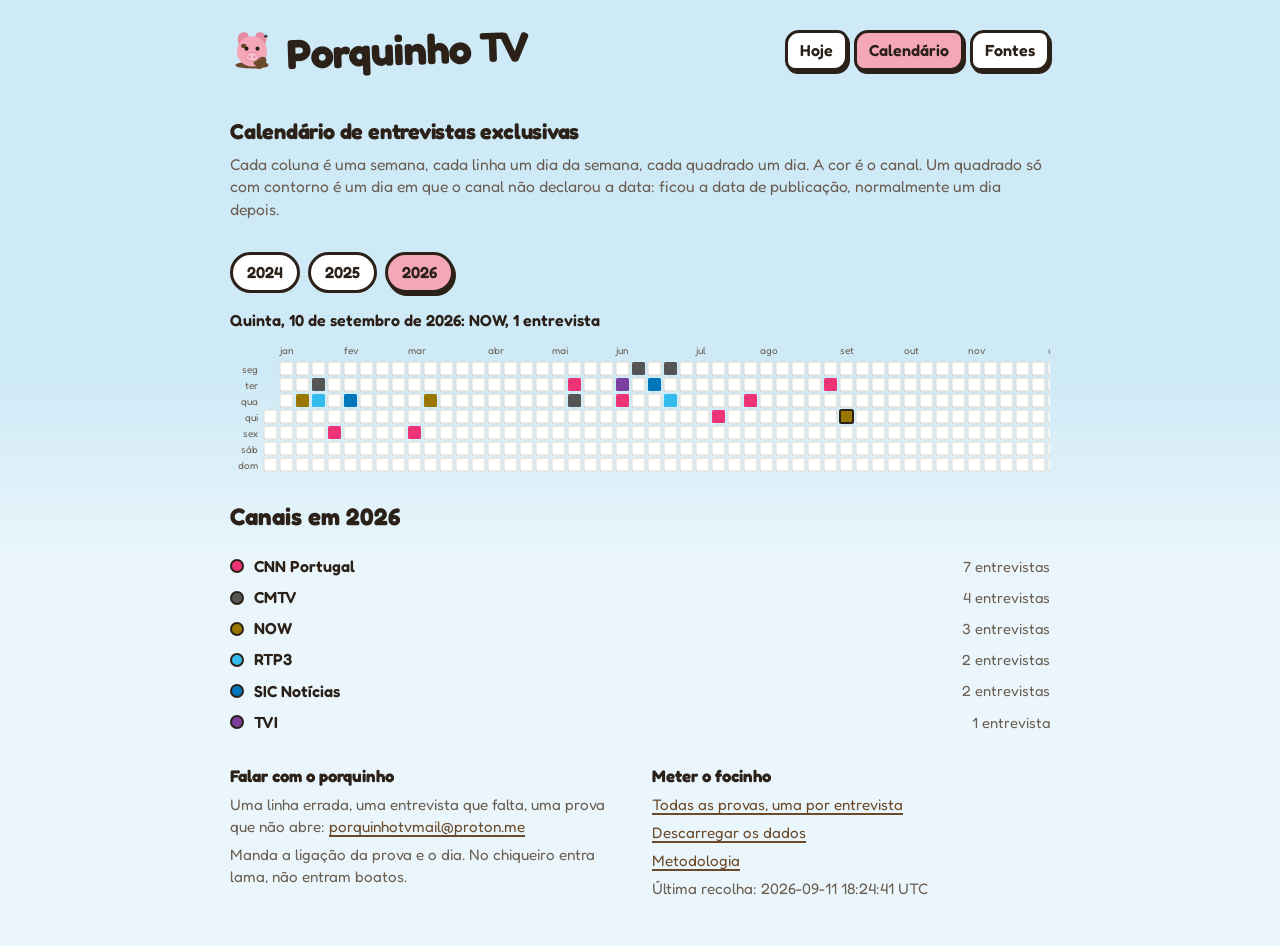
==== docs/calendario.html @ a9567d88 "duas leituras do autor, e o rodape mais curto RODAPE. Sai a seccao "O que o porquinho conta" das tre" ====
<!doctype html>
<html lang="pt-PT">
<head>
<meta charset="utf-8">
<meta name="viewport" content="width=device-width, initial-scale=1">
<title>Calendário, Porquinho TV</title>
<meta name="robots" content="index, follow">
<link rel="icon" href="favicon.svg" type="image/svg+xml">
<link rel="stylesheet" href="estilo.css">
</head>
<body>
<header class="topo">
  <a class="marca" href="index.html" aria-label="Porquinho TV, início">
    <img src="favicon.svg" alt="" width="44" height="44">
    <h1>Porquinho TV</h1>
  </a>
  <nav class="menu" aria-label="Páginas">
    <a href="index.html">Hoje</a>
    <a href="calendario.html" aria-current="page">Calendário</a>
    <a href="fontes.html">Fontes</a>
  </nav>
</header>
<main id="painel">
  <section>
    <h2>Calendário de entrevistas exclusivas</h2>
    <p class="legenda-secao">Cada coluna é uma semana, cada linha um dia da semana, cada quadrado um dia. A cor é o canal. Um quadrado só com contorno é um dia em que o canal não declarou a data: ficou a data de publicação, normalmente um dia depois.</p>
  </section>
  <div id="conteudo"><p class="legenda-secao">A carregar os dados.</p></div>
</main>
<footer class="rodape">
  <div>
    <h2>Falar com o porquinho</h2>
    <p>Uma linha errada, uma entrevista que falta, uma prova que não abre: <a href="mailto:porquinhotvmail@proton.me?subject=Porquinho%20TV">porquinhotvmail@proton.me</a></p>
    <p>Manda a ligação da prova e o dia. No chiqueiro entra lama, não entram boatos.</p>
  </div>
  <div>
    <h2>Meter o focinho</h2>
    <p><a href="fontes.html">Todas as provas, uma por entrevista</a></p>
    <p><a href="dados/entrevistas.json" download>Descarregar os dados</a></p>
    <p><a href="metodologia.html">Metodologia</a></p>
    <p id="gerado"></p>
  </div>
</footer>
<script src="logica.js"></script>
<script src="comum.js"></script>
<script src="calendario.js"></script>
</body>
</html>
---- docs/estilo.css ----
/* Porquinho TV. Um livro infantil a fazer de painel de estatistica.
   Zero pedidos a terceiros: a fonte e servida daqui (docs/tipos, licenca
   OFL ao lado), o resto e do sistema. */

@font-face {
  font-family: "Fredoka";
  src: url("tipos/fredoka-var.woff2") format("woff2");
  font-weight: 300 700;
  font-stretch: 75% 125%;
  font-display: swap;
}

:root {
  --rosa: #F4A7B9;
  --rosa-escuro: #E38AA3;
  --focinho: #F9C4D0;
  --lama: #6B4A2B;
  --lama-clara: #9C6B3F;
  --ceu: #CFEAF7;
  --ceu-claro: #EAF6FB;
  --erva: #7CB85C;
  --erva-escura: #5E9A45;
  --tinta: #2B2118;
  --tinta-suave: #6B5E52;
  --branco: #FFFFFF;
  --papel: #FFFDF7;
  --linha: #E3D9C6;

  /* Uma cor fixa por canal, pelo id da configuracao. Paleta escolhida
     para se distinguir sem depender de vermelho contra verde. */
  --canal-rtp1: #CC3311;
  --canal-rtp2: #009988;
  --canal-sic: #EE7733;
  --canal-tvi: #7B3FA0;
  --canal-sic-noticias: #0077BB;
  --canal-rtp3: #33BBEE;
  --canal-cnn-portugal: #EE3377;
  --canal-now: #997700;
  --canal-cmtv: #555555;
  --canal-outro: #BBBBBB;

  --fonte: "Fredoka", ui-rounded, "Trebuchet MS", Verdana, system-ui, sans-serif;
  --fly-speed: 4s;
}

* { box-sizing: border-box; }

html { background: var(--ceu-claro); }

body {
  margin: 0;
  font-family: var(--fonte);
  font-weight: 400;
  color: var(--tinta);
  line-height: 1.45;
  background: linear-gradient(var(--ceu) 0, var(--ceu) 380px, var(--ceu-claro) 560px);
  min-height: 100vh;
}

a { color: var(--lama); text-decoration-thickness: 2px; text-underline-offset: 3px; }
a:hover { color: var(--tinta); }

.topo, .palco, main, .rodape { max-width: 860px; margin: 0 auto; padding: 0 20px; }

/* ---- topo ---------------------------------------------------------- */

.topo {
  display: flex;
  align-items: center;
  justify-content: space-between;
  gap: 16px;
  padding-top: 20px;
  padding-bottom: 10px;
  flex-wrap: wrap;
}

.marca { display: flex; align-items: center; gap: 12px; text-decoration: none; color: var(--tinta); }
.marca svg { width: 44px; height: 44px; }
.marca h1, .topo h1 {
  margin: 0;
  font-size: clamp(1.8rem, 5vw, 2.6rem);
  font-weight: 700;
  letter-spacing: -0.02em;
  transform: rotate(-2deg);
  display: inline-block;
}

.menu { display: flex; gap: 6px; flex-wrap: wrap; }
.menu a {
  background: var(--branco);
  border: 3px solid var(--tinta);
  border-radius: 14px 10px 14px 10px;
  padding: 6px 12px;
  text-decoration: none;
  color: var(--tinta);
  font-weight: 600;
  box-shadow: 2px 3px 0 var(--tinta);
}
.menu a[aria-current="page"] { background: var(--rosa); }


/* ---- palco do porquinho -------------------------------------------- */

.palco { padding-top: 6px; }

.chiqueiro {
  position: relative;
  background: linear-gradient(transparent 0, transparent 72%, var(--erva) 72%, var(--erva) 100%);
  border-radius: 28px 34px 30px 26px;
  padding: 8px 8px 0;
  overflow: hidden;
}
.chiqueiro::after {
  content: "";
  position: absolute; left: 0; right: 0; bottom: 0; height: 10px;
  background: var(--erva-escura);
}
svg.porco { display: block; width: 100%; max-width: 560px; margin: 0 auto; height: auto; cursor: pointer; user-select: none; }
svg.porco:focus-visible { outline: 4px solid var(--lama); outline-offset: 4px; border-radius: 20px; }

.estado {
  background: var(--branco);
  border: 3px solid var(--tinta);
  border-radius: 22px 18px 24px 20px;
  padding: 18px 22px;
  margin-top: -18px;
  position: relative;
  box-shadow: 4px 5px 0 var(--tinta);
}
.estado .dias { margin: 0 0 6px; font-size: clamp(1.5rem, 4.6vw, 2.2rem); line-height: 1.15; font-weight: 600; }
.estado .dias b { color: var(--lama); font-weight: 700; }
.estado .frase { margin: 0; font-size: 1.05rem; }

/* ---- conteudo ------------------------------------------------------ */

main { padding-top: 26px; padding-bottom: 20px; }

section { margin: 0 0 30px; }
section h2 { margin: 0 0 6px; font-size: 1.35rem; font-weight: 700; letter-spacing: -0.01em; }
.legenda-secao { margin: 0 0 12px; color: var(--tinta-suave); font-size: 0.98rem; }

.seletor { display: flex; gap: 8px; flex-wrap: wrap; margin: 0 0 16px; }
.seletor button {
  font: inherit; font-weight: 600;
  background: var(--branco);
  border: 3px solid var(--tinta);
  border-radius: 999px;
  padding: 6px 14px;
  cursor: pointer;
  color: var(--tinta);
}
.seletor button[aria-selected="true"] { background: var(--rosa); box-shadow: 2px 3px 0 var(--tinta); }
.seletor button:focus-visible { outline: 3px solid var(--lama); outline-offset: 2px; }

.cartao {
  background: var(--papel);
  border: 3px solid var(--tinta);
  border-radius: 20px 24px 18px 22px;
  padding: 18px 22px;
  box-shadow: 4px 5px 0 var(--tinta);
}

.numero-grande { margin: 0; font-size: clamp(2rem, 7vw, 3.4rem); font-weight: 700; line-height: 1.05; color: var(--lama); }
.numero-grande small { display: block; font-size: 0.42em; color: var(--tinta); font-weight: 600; margin-top: 4px; }
.comparacao { margin: 12px 0 0; font-size: 1.08rem; }

/* barra empilhada das quotas */
.empilhada { display: flex; height: 26px; border: 3px solid var(--tinta); border-radius: 999px; overflow: hidden; background: var(--branco); margin: 6px 0 12px; }
.empilhada span { display: block; height: 100%; min-width: 2px; }

.canais { list-style: none; margin: 0; padding: 0; display: grid; gap: 8px; }
.canais li { display: grid; grid-template-columns: 14px 120px 1fr auto; gap: 10px; align-items: center; }
.canais .ponto { width: 14px; height: 14px; border-radius: 50%; border: 2px solid var(--tinta); }
.canais .nome { font-weight: 600; }
.canais .pista { height: 14px; background: var(--branco); border: 2px solid var(--tinta); border-radius: 999px; overflow: hidden; }
.canais .pista span { display: block; height: 100%; }
.canais .valor { font-size: 0.92rem; color: var(--tinta-suave); white-space: nowrap; }
.canais .zero .valor { font-style: italic; }
@media (max-width: 560px) {
  .canais li { grid-template-columns: 14px 1fr auto; }
  .canais .pista { grid-column: 1 / -1; }
}

/* grafico de evolucao */
.grafico { width: 100%; height: auto; display: block; }
.grafico .barra { fill: var(--lama-clara); transition: fill 0.15s; }
.grafico g.coluna:hover .barra, .grafico g.coluna:focus .barra, .grafico g.coluna.ativa .barra { fill: var(--lama); }
.grafico g.coluna { cursor: pointer; outline: none; }
.grafico .eixo { fill: var(--tinta-suave); font-size: 12px; font-family: var(--fonte); }
.grafico .base { stroke: var(--tinta); stroke-width: 2; }
.leitura { margin: 0 0 8px; min-height: 1.4em; font-weight: 600; }

.recordes { display: grid; grid-template-columns: repeat(auto-fit, minmax(220px, 1fr)); gap: 14px; }
.recordes .cartao { padding: 14px 18px; }
.recordes h3 { margin: 0 0 4px; font-size: 1rem; color: var(--tinta-suave); font-weight: 600; }
.recordes p { margin: 0; font-size: 1.6rem; font-weight: 700; color: var(--lama); line-height: 1.1; }
.recordes small { display: block; font-size: 0.9rem; color: var(--tinta-suave); font-weight: 400; margin-top: 4px; }

.vazio { text-align: center; padding: 30px 20px; }
.vazio h2 { margin: 0 0 8px; }

/* ---- rodape -------------------------------------------------------- */

.rodape { padding-top: 10px; padding-bottom: 40px; display: grid; grid-template-columns: repeat(auto-fit, minmax(240px, 1fr)); gap: 24px; color: var(--tinta-suave); font-size: 0.95rem; }
.rodape h2 { font-size: 1.05rem; margin: 0 0 6px; color: var(--tinta); }
.rodape p { margin: 0 0 6px; }

/* ---- calendario ---------------------------------------------------- */

.cal-holder { overflow-x: auto; padding-bottom: 6px; }
.cal { display: block; }
.cal-eixo { fill: var(--tinta-suave); font-size: 10px; font-family: var(--fonte); }
.cal-vazio { fill: var(--branco); stroke: var(--linha); stroke-width: 1; }
.cal-dia { cursor: pointer; outline: none; }
.cal-dia.ativa rect, .cal-dia:focus rect, .cal-dia:hover rect { stroke: var(--tinta); stroke-width: 2; }
.cal-nao-declarada { stroke-width: 2.5; }

/* ---- pagina de texto e fontes -------------------------------------- */

.pagina-texto body, .pagina-texto { background: var(--ceu-claro); }
.texto { max-width: 720px; }
.texto h2 { margin-top: 2rem; font-size: 1.3rem; }
.texto h2:first-child { margin-top: 0.6rem; }
.texto h3 { margin-top: 1.4rem; font-size: 1.05rem; }
.texto p, .texto li { color: var(--tinta); }
.texto code { background: var(--branco); padding: 0.1em 0.35em; border-radius: 6px; font-size: 0.92em; }
.texto pre { background: var(--branco); border: 2px solid var(--linha); border-radius: 12px; padding: 12px 14px; overflow-x: auto; font-size: 0.9rem; }
.texto table, .tabela { width: 100%; border-collapse: collapse; margin: 12px 0; background: var(--papel); border: 3px solid var(--tinta); border-radius: 14px; }
.texto th, .texto td, .tabela th, .tabela td { text-align: left; padding: 8px 10px; border-bottom: 2px solid var(--linha); vertical-align: top; font-size: 0.95rem; }
.texto th, .tabela th { font-weight: 700; }
.tabela .parcial { color: var(--tinta-suave); font-size: 0.85rem; }
.tabela .canal { font-weight: 600; white-space: nowrap; }
.tabela .canal::before { content: ""; display: inline-block; width: 10px; height: 10px; border-radius: 50%; margin-right: 6px; background: var(--cor, var(--canal-outro)); border: 1.5px solid var(--tinta); vertical-align: middle; }

/* ---- porquinho: partes e humores ---------------------------------- */

.porco .corpo-todo { transform-box: fill-box; transform-origin: 50% 100%; }
.porco .orelha-esq, .porco .orelha-dir { transform-box: fill-box; transition: transform 0.6s ease; }
.porco .orelha-esq { transform-origin: 100% 100%; }
.porco .orelha-dir { transform-origin: 0% 100%; }
.porco .rabo { transform-box: fill-box; transform-origin: 0% 50%; }
.porco .fly-orbit { transform-origin: 160px 118px; animation: orbit var(--fly-speed) linear infinite; }
.porco .fly-orbit:nth-child(2) { animation-duration: calc(var(--fly-speed) * 1.35); animation-direction: reverse; }
.porco .fly-orbit:nth-child(3) { animation-duration: calc(var(--fly-speed) * 0.8); }
.porco .fly { transform-box: fill-box; transform-origin: center; animation: zumbido 0.18s ease-in-out infinite alternate; }
.porco .asa { transform-box: fill-box; transform-origin: 50% 100%; animation: asas 0.08s linear infinite alternate; }

.porco .lagrima, .porco .nuvem, .porco .zzz, .porco .olho-fechado,
.porco .boca-sorriso, .porco .boca-grande, .porco .boca-neutra, .porco .boca-triste { display: none; }

.porco[data-mood="euforico"] .corpo-todo { animation: salto 0.55s ease-in-out infinite; }
.porco[data-mood="euforico"] .rabo { animation: abanar 0.25s ease-in-out infinite alternate; }
.porco[data-mood="euforico"] .boca-grande { display: block; }
.porco[data-mood="euforico"] { --fly-speed: 1.6s; }

.porco[data-mood="contente"] .corpo-todo { animation: balanco 2.4s ease-in-out infinite; }
.porco[data-mood="contente"] .rabo { animation: abanar 0.9s ease-in-out infinite alternate; }
.porco[data-mood="contente"] .boca-sorriso { display: block; }
.porco[data-mood="contente"] { --fly-speed: 3.2s; }

.porco[data-mood="triste"] .corpo-todo { animation: balanco 4.5s ease-in-out infinite; }
.porco[data-mood="triste"] .orelha-esq { transform: rotate(-38deg); }
.porco[data-mood="triste"] .orelha-dir { transform: rotate(38deg); }
.porco[data-mood="triste"] .boca-triste { display: block; }
.porco[data-mood="triste"] .lagrima { display: block; animation: cair 2.2s ease-in infinite; }
.porco[data-mood="triste"] { --fly-speed: 6s; }

.porco[data-mood="deprimido"] .corpo-todo { transform: translateY(6px) rotate(-3deg); }
.porco[data-mood="deprimido"] .orelha-esq { transform: rotate(-52deg); }
.porco[data-mood="deprimido"] .orelha-dir { transform: rotate(52deg); }
.porco[data-mood="deprimido"] .boca-triste { display: block; }
.porco[data-mood="deprimido"] .nuvem { display: block; }
.porco[data-mood="deprimido"] .gota { animation: chuva 1.1s linear infinite; }
.porco[data-mood="deprimido"] .gota:nth-child(2) { animation-delay: 0.35s; }
.porco[data-mood="deprimido"] .gota:nth-child(3) { animation-delay: 0.7s; }
.porco[data-mood="deprimido"] { --fly-speed: 9s; }

.porco[data-mood="hibernacao"] .corpo-todo { animation: respirar 3.6s ease-in-out infinite; }
.porco[data-mood="hibernacao"] .olho-aberto { display: none; }
.porco[data-mood="hibernacao"] .olho-fechado { display: block; }
.porco[data-mood="hibernacao"] .boca-neutra { display: block; }
.porco[data-mood="hibernacao"] .zzz { display: block; animation: flutuar 3s ease-out infinite; }
.porco[data-mood="hibernacao"] .fly-orbit { animation-play-state: paused; }

.porco[data-mood="sem-dados"] .boca-neutra { display: block; }
.porco[data-mood="sem-dados"] .fly-orbit { animation-play-state: paused; }

.porco.espantado .fly-orbit { animation: fugir 1.1s ease-out forwards; }

@keyframes orbit { to { transform: rotate(360deg); } }
@keyframes zumbido { from { transform: translateY(-1.5px); } to { transform: translateY(1.5px); } }
@keyframes asas { from { transform: scaleY(1); } to { transform: scaleY(0.35); } }
@keyframes salto {
  0%, 100% { transform: translateY(0) scale(1, 1); }
  30% { transform: translateY(-16px) scale(0.98, 1.04) rotate(-3deg); }
  60% { transform: translateY(-4px) scale(1.02, 0.98) rotate(2deg); }
}
@keyframes balanco { 0%, 100% { transform: rotate(-1.5deg); } 50% { transform: rotate(1.5deg); } }
@keyframes abanar { from { transform: rotate(-25deg); } to { transform: rotate(25deg); } }
@keyframes cair { 0% { transform: translateY(0); opacity: 0; } 15% { opacity: 1; } 100% { transform: translateY(26px); opacity: 0; } }
@keyframes chuva { 0% { transform: translateY(0); opacity: 0; } 20% { opacity: 1; } 100% { transform: translateY(22px); opacity: 0; } }
@keyframes respirar { 0%, 100% { transform: scale(1, 1); } 50% { transform: scale(1.02, 1.03); } }
@keyframes flutuar { 0% { transform: translate(0, 0); opacity: 0; } 30% { opacity: 1; } 100% { transform: translate(14px, -22px); opacity: 0; } }
@keyframes fugir { to { transform: translateY(-130px) rotate(200deg); opacity: 0; } }

@media (prefers-reduced-motion: reduce) {
  .porco *, .porco .fly-orbit, .porco .fly, .porco .asa { animation: none !important; }
  .porco .lagrima, .porco .zzz { opacity: 1; }
}
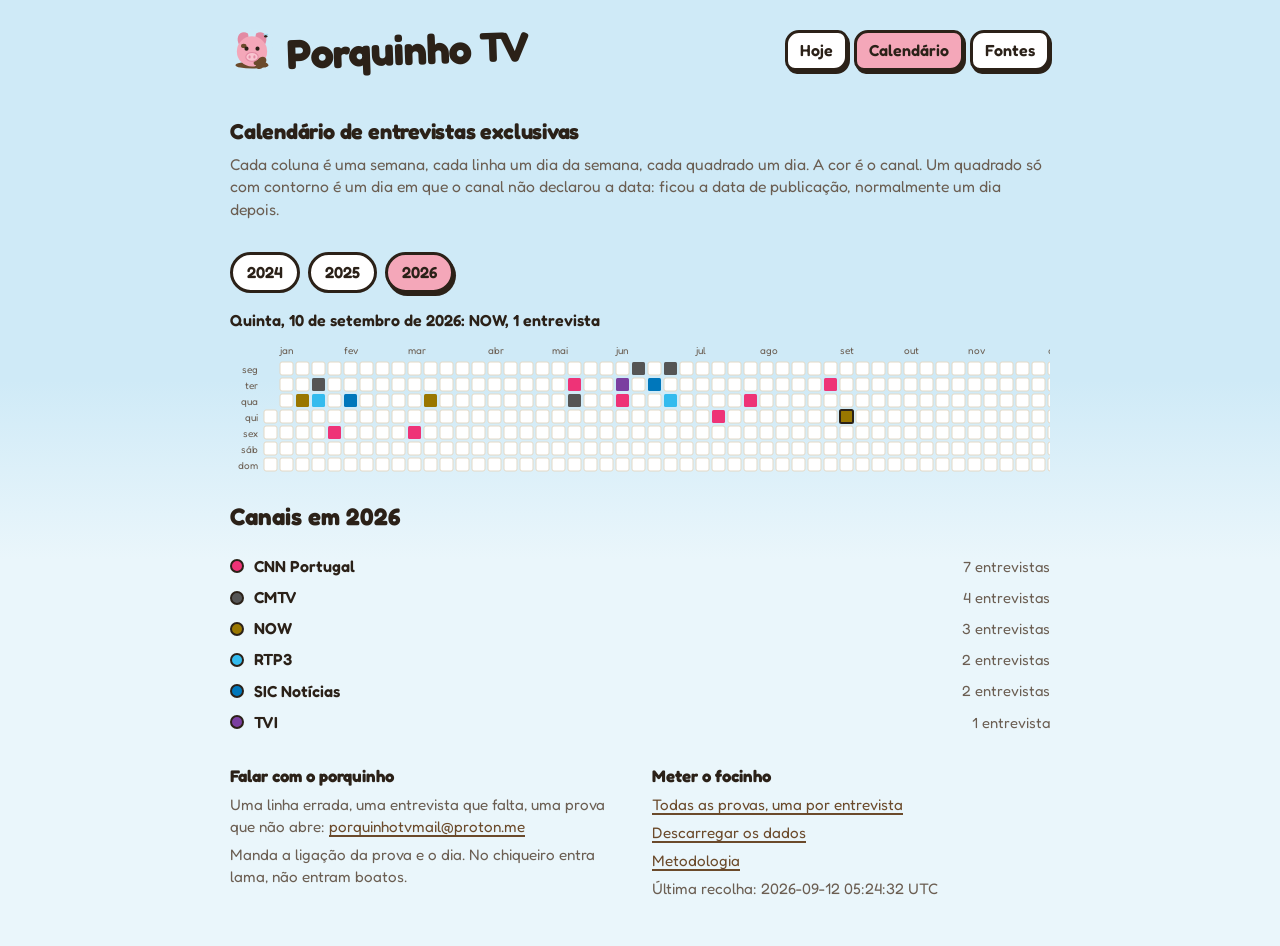
==== commit e19242a1: "seo: metadados, dados estruturados e conteudo servido sem JavaScript As quatro paginas entregavam um" ====
--- a/docs/calendario.html
+++ b/docs/calendario.html
@@ -3,10 +3,28 @@
 <head>
 <meta charset="utf-8">
 <meta name="viewport" content="width=device-width, initial-scale=1">
-<title>Calendário, Porquinho TV</title>
+<!-- seo:head -->
+<title>Calendário das entrevistas de André Ventura | Porquinho TV</title>
+<meta name="description" content="Dia a dia das entrevistas exclusivas de André Ventura na televisão portuguesa, canal a canal, desde 2024.">
+<link rel="canonical" href="https://porquinhotv.github.io/porquinhotv/calendario.html">
+<meta property="og:type" content="website">
+<meta property="og:site_name" content="Porquinho TV">
+<meta property="og:locale" content="pt_PT">
+<meta property="og:title" content="Calendário das entrevistas de André Ventura | Porquinho TV">
+<meta property="og:description" content="Dia a dia das entrevistas exclusivas de André Ventura na televisão portuguesa, canal a canal, desde 2024.">
+<meta property="og:url" content="https://porquinhotv.github.io/porquinhotv/calendario.html">
+<meta property="og:image" content="https://porquinhotv.github.io/porquinhotv/cartao.png">
+<meta name="twitter:card" content="summary_large_image">
+<meta name="twitter:title" content="Calendário das entrevistas de André Ventura | Porquinho TV">
+<meta name="twitter:description" content="Dia a dia das entrevistas exclusivas de André Ventura na televisão portuguesa, canal a canal, desde 2024.">
+<meta name="twitter:image" content="https://porquinhotv.github.io/porquinhotv/cartao.png">
+<link rel="alternate" type="application/json" title="Dados em JSON" href="dados/entrevistas.json">
+<script type="application/ld+json">{"@context":"https://schema.org","@graph":[{"@type":"WebPage","description":"Dia a dia das entrevistas exclusivas de André Ventura na televisão portuguesa, canal a canal, desde 2024.","inLanguage":"pt-PT","isPartOf":{"@type":"WebSite","name":"Porquinho TV","url":"https://porquinhotv.github.io/porquinhotv/"},"name":"Calendário das entrevistas de André Ventura | Porquinho TV","url":"https://porquinhotv.github.io/porquinhotv/calendario.html"}]}</script>
+<!-- /seo:head -->
 <meta name="robots" content="index, follow">
 <link rel="icon" href="favicon.svg" type="image/svg+xml">
 <link rel="stylesheet" href="estilo.css">
+<script defer src="https://cloud.umami.is/script.js" data-website-id="f45a246b-61d5-4d3f-a74b-c66ec8e9364e"></script>
 </head>
 <body>
 <header class="topo">
@@ -25,7 +43,38 @@
     <h2>Calendário de entrevistas exclusivas</h2>
     <p class="legenda-secao">Cada coluna é uma semana, cada linha um dia da semana, cada quadrado um dia. A cor é o canal. Um quadrado só com contorno é um dia em que o canal não declarou a data: ficou a data de publicação, normalmente um dia depois.</p>
   </section>
-  <div id="conteudo"><p class="legenda-secao">A carregar os dados.</p></div>
+  <div id="conteudo">
+<!-- seo:corpo -->
+<section class="cartao">
+<h2>Calendário das entrevistas de André Ventura</h2>
+<p>59 entrevistas exclusivas de André Ventura na televisão portuguesa, desde o início de 2024. O calendário dia a dia precisa de JavaScript; a lista completa, com as provas, está na <a href="fontes.html">página de Fontes</a>.</p>
+<ul>
+<li>2024-02: 1</li>
+<li>2024-03: 4</li>
+<li>2024-05: 1</li>
+<li>2024-07: 1</li>
+<li>2024-10: 1</li>
+<li>2025-01: 2</li>
+<li>2025-03: 5</li>
+<li>2025-04: 5</li>
+<li>2025-05: 6</li>
+<li>2025-06: 1</li>
+<li>2025-07: 1</li>
+<li>2025-08: 5</li>
+<li>2025-10: 2</li>
+<li>2025-11: 4</li>
+<li>2025-12: 1</li>
+<li>2026-01: 4</li>
+<li>2026-02: 1</li>
+<li>2026-03: 2</li>
+<li>2026-05: 2</li>
+<li>2026-06: 6</li>
+<li>2026-07: 2</li>
+<li>2026-09: 2</li>
+</ul>
+</section>
+<!-- /seo:corpo -->
+</div>
 </main>
 <footer class="rodape">
   <div>
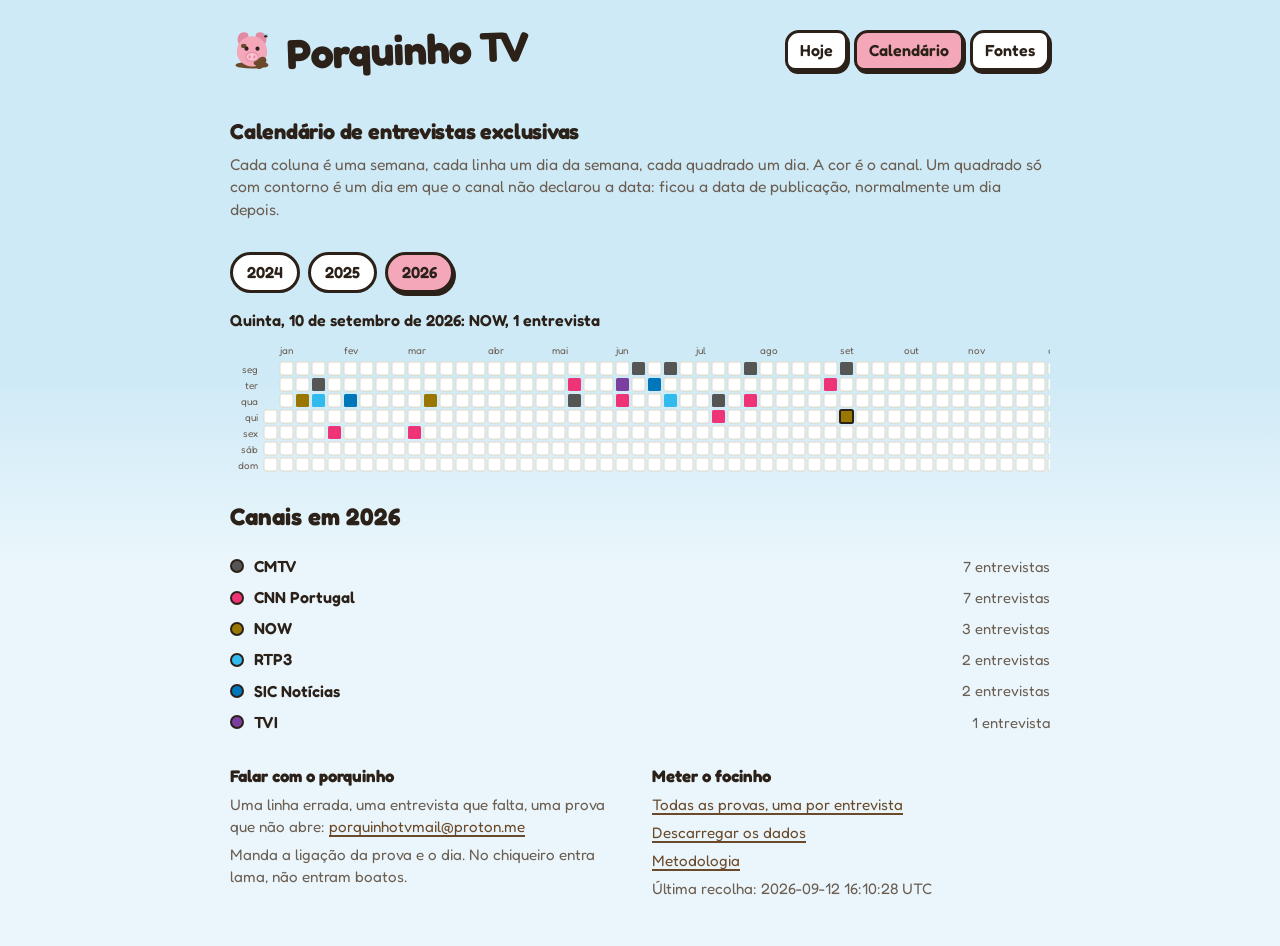
==== commit 44b06413: "dados: recolha de 2026-09-12" ====
--- a/docs/calendario.html
+++ b/docs/calendario.html
@@ -6,20 +6,20 @@
 <!-- seo:head -->
 <title>Calendário das entrevistas de André Ventura | Porquinho TV</title>
 <meta name="description" content="Dia a dia das entrevistas exclusivas de André Ventura na televisão portuguesa, canal a canal, desde 2024.">
-<link rel="canonical" href="https://porquinhotv.github.io/porquinhotv/calendario.html">
+<link rel="canonical" href="https://porquinhotv.github.io/calendario.html">
 <meta property="og:type" content="website">
 <meta property="og:site_name" content="Porquinho TV">
 <meta property="og:locale" content="pt_PT">
 <meta property="og:title" content="Calendário das entrevistas de André Ventura | Porquinho TV">
 <meta property="og:description" content="Dia a dia das entrevistas exclusivas de André Ventura na televisão portuguesa, canal a canal, desde 2024.">
-<meta property="og:url" content="https://porquinhotv.github.io/porquinhotv/calendario.html">
-<meta property="og:image" content="https://porquinhotv.github.io/porquinhotv/cartao.png">
+<meta property="og:url" content="https://porquinhotv.github.io/calendario.html">
+<meta property="og:image" content="https://porquinhotv.github.io/cartao.png">
 <meta name="twitter:card" content="summary_large_image">
 <meta name="twitter:title" content="Calendário das entrevistas de André Ventura | Porquinho TV">
 <meta name="twitter:description" content="Dia a dia das entrevistas exclusivas de André Ventura na televisão portuguesa, canal a canal, desde 2024.">
-<meta name="twitter:image" content="https://porquinhotv.github.io/porquinhotv/cartao.png">
+<meta name="twitter:image" content="https://porquinhotv.github.io/cartao.png">
 <link rel="alternate" type="application/json" title="Dados em JSON" href="dados/entrevistas.json">
-<script type="application/ld+json">{"@context":"https://schema.org","@graph":[{"@type":"WebPage","description":"Dia a dia das entrevistas exclusivas de André Ventura na televisão portuguesa, canal a canal, desde 2024.","inLanguage":"pt-PT","isPartOf":{"@type":"WebSite","name":"Porquinho TV","url":"https://porquinhotv.github.io/porquinhotv/"},"name":"Calendário das entrevistas de André Ventura | Porquinho TV","url":"https://porquinhotv.github.io/porquinhotv/calendario.html"}]}</script>
+<script type="application/ld+json">{"@context":"https://schema.org","@graph":[{"@type":"WebPage","description":"Dia a dia das entrevistas exclusivas de André Ventura na televisão portuguesa, canal a canal, desde 2024.","inLanguage":"pt-PT","isPartOf":{"@type":"WebSite","name":"Porquinho TV","url":"https://porquinhotv.github.io/"},"name":"Calendário das entrevistas de André Ventura | Porquinho TV","url":"https://porquinhotv.github.io/calendario.html"}]}</script>
 <!-- /seo:head -->
 <meta name="robots" content="index, follow">
 <link rel="icon" href="favicon.svg" type="image/svg+xml">
@@ -47,7 +47,7 @@
 <!-- seo:corpo -->
 <section class="cartao">
 <h2>Calendário das entrevistas de André Ventura</h2>
-<p>59 entrevistas exclusivas de André Ventura na televisão portuguesa, desde o início de 2024. O calendário dia a dia precisa de JavaScript; a lista completa, com as provas, está na <a href="fontes.html">página de Fontes</a>.</p>
+<p>62 entrevistas exclusivas de André Ventura na televisão portuguesa, desde o início de 2024. O calendário dia a dia precisa de JavaScript; a lista completa, com as provas, está na <a href="fontes.html">página de Fontes</a>.</p>
 <ul>
 <li>2024-02: 1</li>
 <li>2024-03: 4</li>
@@ -69,8 +69,8 @@
 <li>2026-03: 2</li>
 <li>2026-05: 2</li>
 <li>2026-06: 6</li>
-<li>2026-07: 2</li>
-<li>2026-09: 2</li>
+<li>2026-07: 4</li>
+<li>2026-09: 3</li>
 </ul>
 </section>
 <!-- /seo:corpo -->
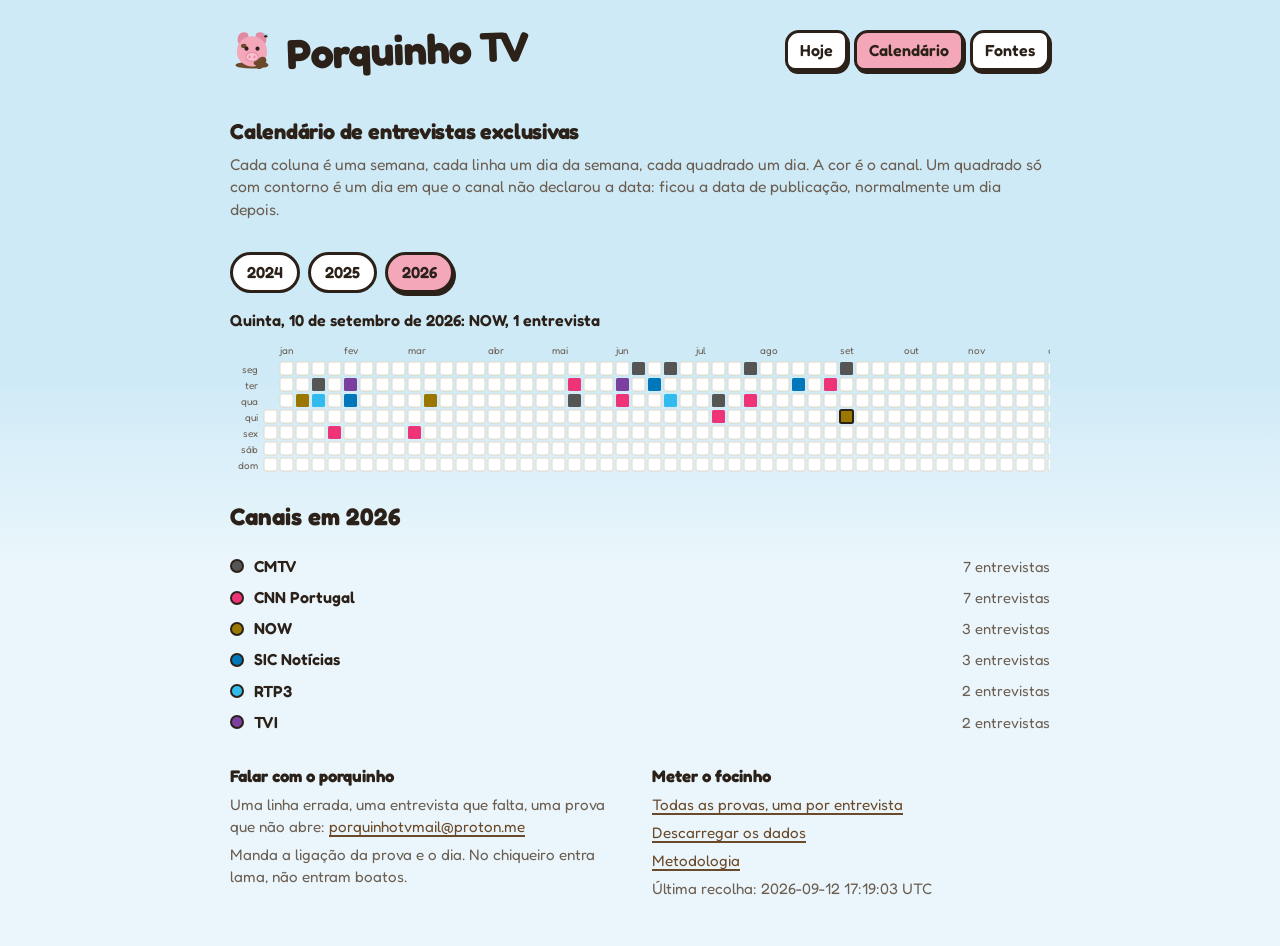
==== commit 1b9d4562: "dados: recolha de 2026-09-12" ====
--- a/docs/calendario.html
+++ b/docs/calendario.html
@@ -47,9 +47,9 @@
 <!-- seo:corpo -->
 <section class="cartao">
 <h2>Calendário das entrevistas de André Ventura</h2>
-<p>62 entrevistas exclusivas de André Ventura na televisão portuguesa, desde o início de 2024. O calendário dia a dia precisa de JavaScript; a lista completa, com as provas, está na <a href="fontes.html">página de Fontes</a>.</p>
+<p>65 entrevistas exclusivas de André Ventura na televisão portuguesa, desde o início de 2024. O calendário dia a dia precisa de JavaScript; a lista completa, com as provas, está na <a href="fontes.html">página de Fontes</a>.</p>
 <ul>
-<li>2024-02: 1</li>
+<li>2024-02: 2</li>
 <li>2024-03: 4</li>
 <li>2024-05: 1</li>
 <li>2024-07: 1</li>
@@ -65,11 +65,12 @@
 <li>2025-11: 4</li>
 <li>2025-12: 1</li>
 <li>2026-01: 4</li>
-<li>2026-02: 1</li>
+<li>2026-02: 2</li>
 <li>2026-03: 2</li>
 <li>2026-05: 2</li>
 <li>2026-06: 6</li>
 <li>2026-07: 4</li>
+<li>2026-08: 1</li>
 <li>2026-09: 3</li>
 </ul>
 </section>
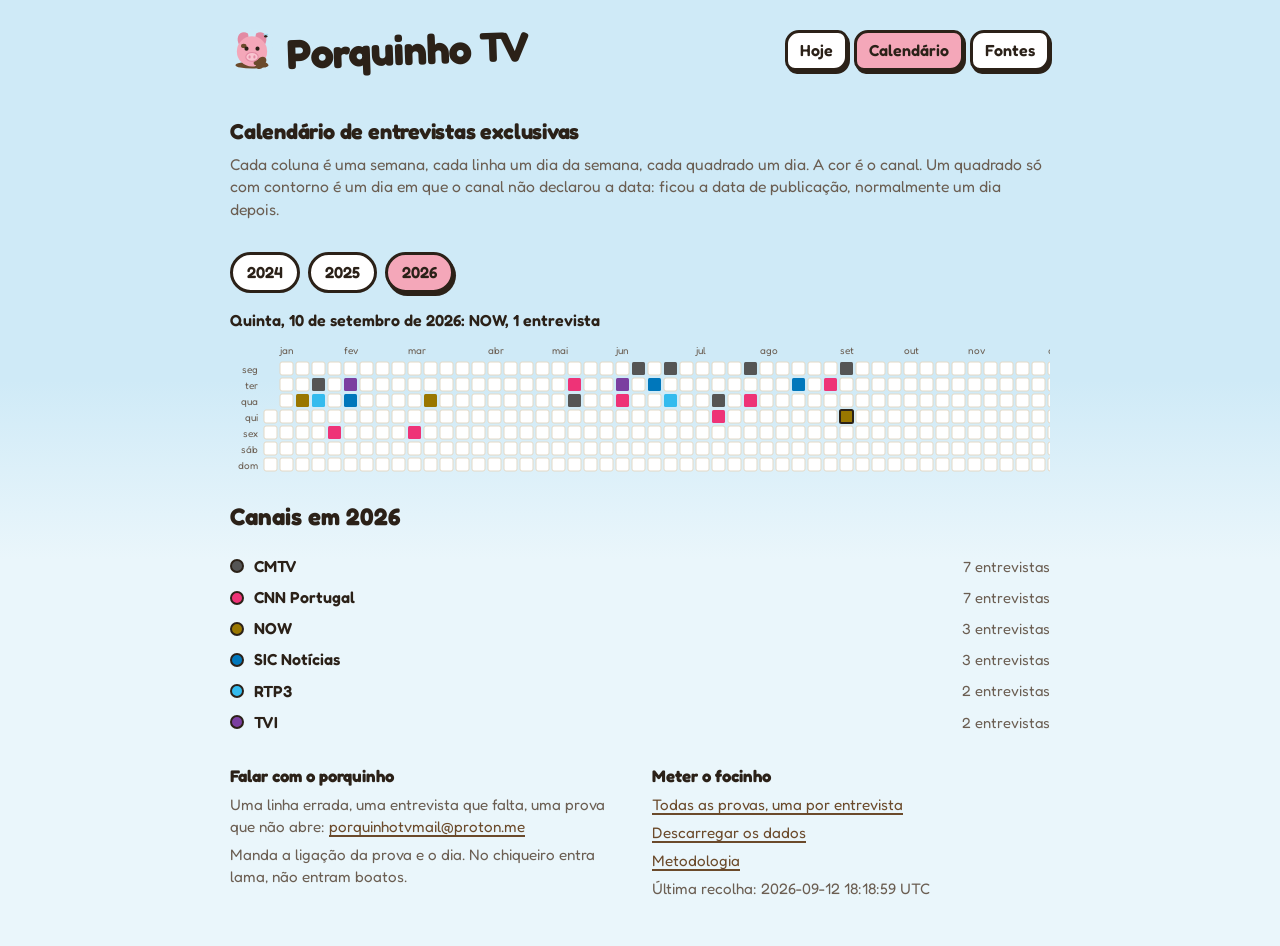
==== commit 6efa475c: "dados: recolha de 2026-09-12" ====
--- a/docs/calendario.html
+++ b/docs/calendario.html
@@ -47,12 +47,13 @@
 <!-- seo:corpo -->
 <section class="cartao">
 <h2>Calendário das entrevistas de André Ventura</h2>
-<p>65 entrevistas exclusivas de André Ventura na televisão portuguesa, desde o início de 2024. O calendário dia a dia precisa de JavaScript; a lista completa, com as provas, está na <a href="fontes.html">página de Fontes</a>.</p>
+<p>66 entrevistas exclusivas de André Ventura na televisão portuguesa, desde o início de 2024. O calendário dia a dia precisa de JavaScript; a lista completa, com as provas, está na <a href="fontes.html">página de Fontes</a>.</p>
 <ul>
 <li>2024-02: 2</li>
 <li>2024-03: 4</li>
 <li>2024-05: 1</li>
 <li>2024-07: 1</li>
+<li>2024-08: 1</li>
 <li>2024-10: 1</li>
 <li>2025-01: 2</li>
 <li>2025-03: 5</li>
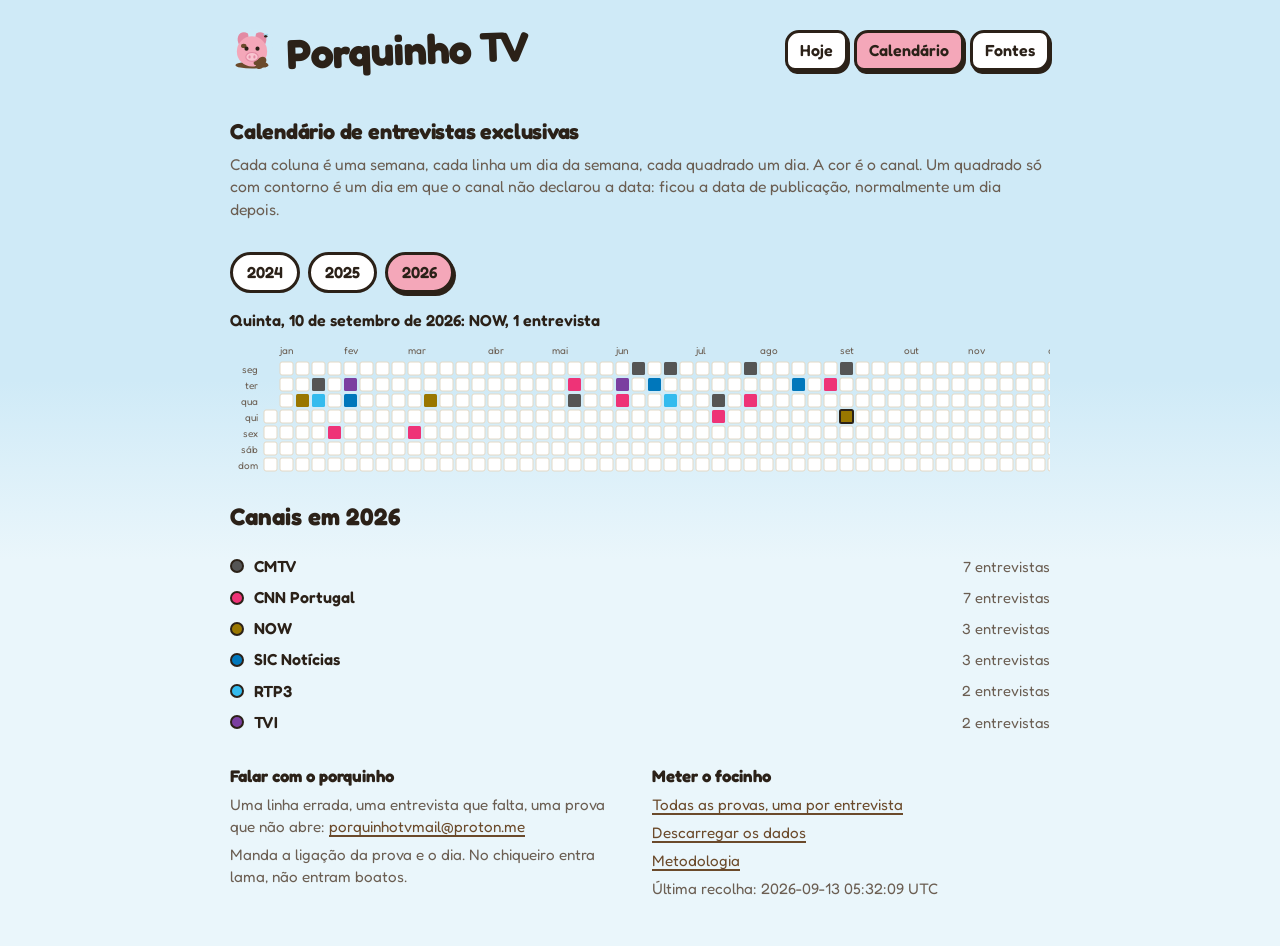
==== commit 8efb2661: "dados: recolha de 2026-09-13" ====
--- a/docs/calendario.html
+++ b/docs/calendario.html
@@ -47,10 +47,10 @@
 <!-- seo:corpo -->
 <section class="cartao">
 <h2>Calendário das entrevistas de André Ventura</h2>
-<p>66 entrevistas exclusivas de André Ventura na televisão portuguesa, desde o início de 2024. O calendário dia a dia precisa de JavaScript; a lista completa, com as provas, está na <a href="fontes.html">página de Fontes</a>.</p>
+<p>67 entrevistas exclusivas de André Ventura na televisão portuguesa, desde o início de 2024. O calendário dia a dia precisa de JavaScript; a lista completa, com as provas, está na <a href="fontes.html">página de Fontes</a>.</p>
 <ul>
 <li>2024-02: 2</li>
-<li>2024-03: 4</li>
+<li>2024-03: 5</li>
 <li>2024-05: 1</li>
 <li>2024-07: 1</li>
 <li>2024-08: 1</li>
